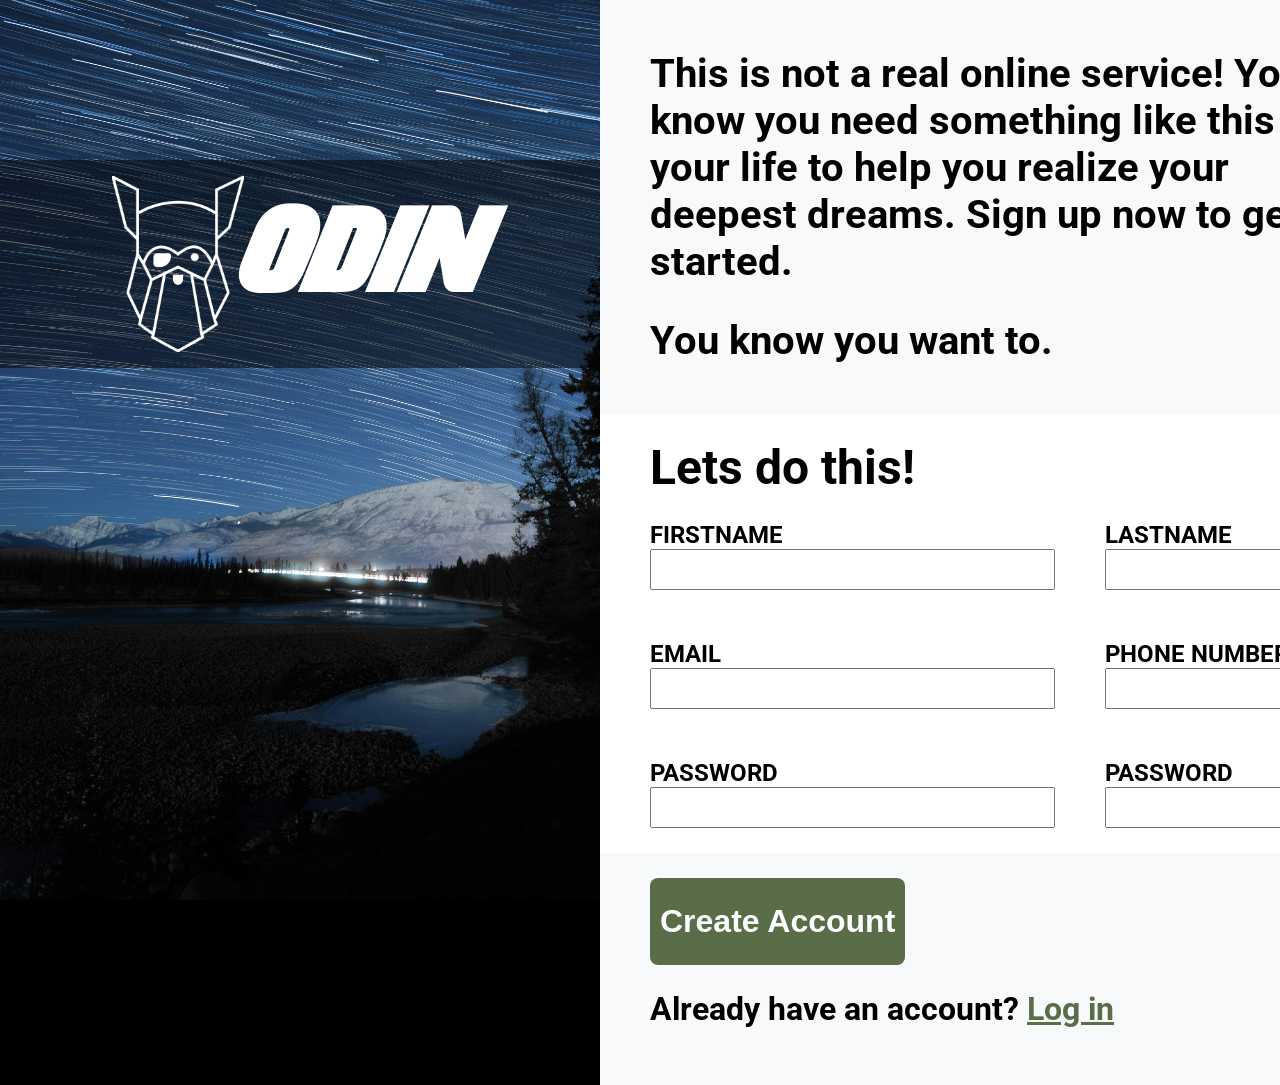
==== index.html @ eb30fa3b "Change page styling to resemble the design file" ====
<!DOCTYPE html>
<html lang="en">
<head>
    <meta charset="UTF-8">
    <meta name="viewport" content="width=device-width, initial-scale=1.0">
    <title>Document</title>
    <link rel="stylesheet" href="./style.css">

    <link rel="preconnect" href="https://fonts.googleapis.com">
    <link rel="preconnect" href="https://fonts.gstatic.com" crossorigin>
    <link href="https://fonts.googleapis.com/css2?family=Roboto:ital,wght@0,100..900;1,100..900&display=swap" rel="stylesheet">

</head>

<body>
    <div class="imgContainer">
        <img class="bg-image" src="./images/sichen-xiang-hNuj3VEpScw-unsplash.jpg">
        
        <div class="odin-banner">
            <img class="odin-logo" src="./images/odin-lined.png">
            <p class="odin-text">ODIN</p>            
        </div>
    </div>
    
    <div class="pageBox">
        <div class="textRow">
            <blockquote>
            <p>This is not a real online service! You know you need something like
            this in your life to help you realize your deepest dreams. Sign up now to 
            get started.</p>
            
            <p>You know you want to.</p>
            </blockquote>
        </div>

        <form>
            <h1> Lets do this!</h1>
            <div class="formRow">
                <p class="inputField">
                <label for="firstName">FIRSTNAME</label>
                <input type="text" id="firstName"name="firstName" required/>
                </p>

                <p class="inputField">
                <label for="lastName">LASTNAME</label>
                <input type="text" id="lastName"name="lastName" required/>
                </p>
            </div>

            <div class="formRow">
                <p class="inputField">
                <label for="email">EMAIL</label>
                <input type="email" id="email" name="email" required/>
                </p>

                <p class="inputField">
                <label for="phone">PHONE NUMBER</label>
                <input type="number" id="phone" name="phone" required/>
                </p>
            </div>

            <div class="formRow">
                <p class="inputField">
                <label for="pass1">PASSWORD</label>
                <input type="password" id="pass1" name="pass1" required/>
                </p>

                <p class="inputField">
                <label for="pass2">PASSWORD</label>
                <input type="password" id="pass2" name="pass2" required/>
                </p>
            </div>
        </form>

        <div class="submitRow">
            <button class="submit"> Create Account </button>
            <p> Already have an account? <a href=""> Log in <a></p>
        </div>
    
    </div>

</body>

</html>
---- style.css ----
@font-face {
    font-family: 'Longhaul';
    src: url('./fonts/Longhaul.woff2') format('woff2');
    font-weight: normal;
    font-style: normal;
    font-display: swap;
}

:root{
    --screen-width: 100vw;
    --img-ratio:calc(2/3);
    --image-width: calc(100vh * var(--img-ratio));

}

*, *::before, *::after {
    box-sizing:border-box;
    margin:0;
    padding:0;
}


body {
    background:black;
    font-family:Roboto;
    font-weight:bold;
    /* font-family:  "Courier New", monospace; */
    color:white;
    max-width:var(--screen-width);
    display:flex;
    min-height:100vh;
 
}

.imgContainer {
    height:100%;
    min-width: var(--image-width);
    position:relative;
}

.bg-image {
    max-height:100vh;
    width:100%;
}

.odin-banner {
    background:hsl(0 0% 0% / 0.5);
    position:absolute;
    top:10rem;
    min-width:100%;
    height:13rem;
    display:flex;
    justify-content:center;
    align-items:center;
    padding:1rem;
}


.odin-logo {
    height:100%;
    width:auto;
}

.odin-text {
    font-family:"Longhaul";
    font-size:7rem;
}

.pageBox {
    /* width:calc(100vw - var(--image-width)); */
    flex:3; 
    display:flex;
    flex-direction:column;
}

.textRow{
    background:#f8f9fb;
    width:100%;
    flex:1;
    display:flex;
    align-items:center;
    
}

blockquote {
    color:rgb(0, 0, 0);
    font-size:2.5rem;
    width:75%;
    margin:50px;
}

blockquote p + p {
    margin-top:2rem;
}

form{
    background:#ffffff;
    color:black;
    position:relative;
    box-shadow: 0 25px 0 hsl(0% 0% 0% / 1);
    width:100%;
    flex:1;
}


h1 {
    font-size:3rem;
    margin:25px 0 0 50px;
}

.formRow {
    display:flex;
}

.inputField {
    display:flex;
    flex-direction:column;
    margin:25px 0 25px 50px;
    font-size:1.5rem;
}

input {
    font-size:2rem;
}

.submitRow {
    font-size:3rem;
    background: #f8f9fb;
    color:black;
    width:100%;
    flex:1;
}

button {
    font-size: 2rem;
    font-weight:900;
    background: #596D48;
    color:white;
    margin:0;
    padding: 25px 10px;
    border-radius: 0.5rem;
    border:none;
}

.submitRow > *{
    margin:25px 0 0 50px;
}

.submitRow p {
    font-size:2rem;
}

.submitRow a {
    color:#596D48;
}
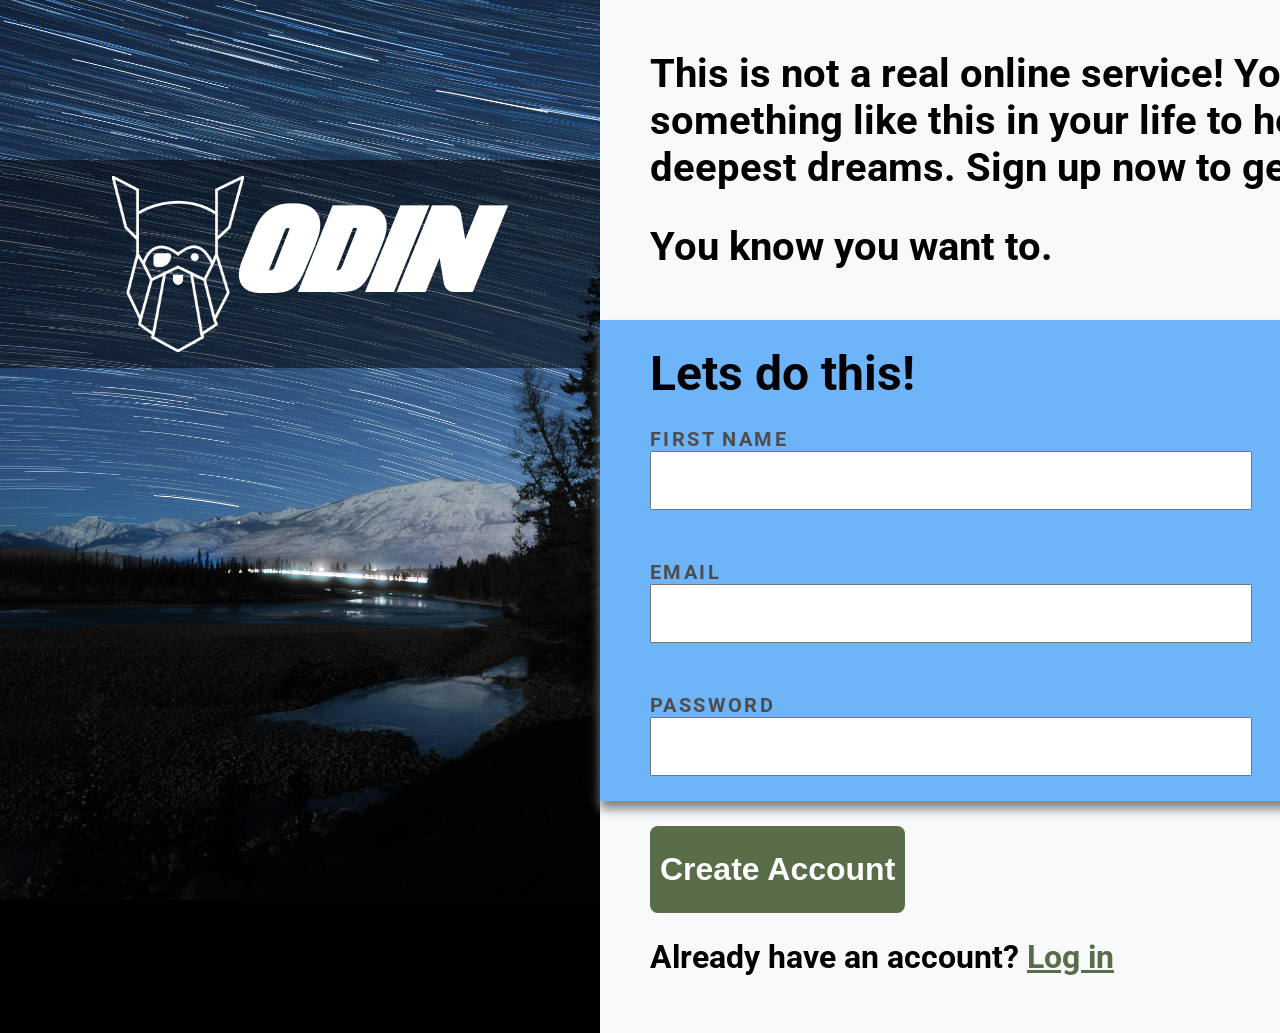
==== commit 75cedda0: "Add letter spacing to label elements of form Add spaces to html form text and confirm password." ====
--- a/index.html
+++ b/index.html
@@ -37,12 +37,12 @@
             <h1> Lets do this!</h1>
             <div class="formRow">
                 <p class="inputField">
-                <label for="firstName">FIRSTNAME</label>
+                <label for="firstName">FIRST NAME</label>
                 <input type="text" id="firstName"name="firstName" required/>
                 </p>
 
                 <p class="inputField">
-                <label for="lastName">LASTNAME</label>
+                <label for="lastName">LAST NAME</label>
                 <input type="text" id="lastName"name="lastName" required/>
                 </p>
             </div>
@@ -66,7 +66,7 @@
                 </p>
 
                 <p class="inputField">
-                <label for="pass2">PASSWORD</label>
+                <label for="pass2">CONFIRM PASSWORD</label>
                 <input type="password" id="pass2" name="pass2" required/>
                 </p>
             </div>
--- a/style.css
+++ b/style.css
@@ -94,10 +94,11 @@
 }
 
 form{
-    background:#ffffff;
+    background:#6eb4f9;
     color:black;
     position:relative;
-    box-shadow: 0 25px 0 hsl(0% 0% 0% / 1);
+    /* border: 3px solid lightgray;  */
+    box-shadow: 0 8px 10px gray;
     width:100%;
     flex:1;
 }
@@ -119,8 +120,15 @@
     font-size:1.5rem;
 }
 
+label {
+    letter-spacing:0.15rem;
+    font-size:1.25rem;
+    font-weight:700;
+    color:#4e4c4c;
+}
+
 input {
-    font-size:2rem;
+    font-size:3rem;
 }
 
 .submitRow {
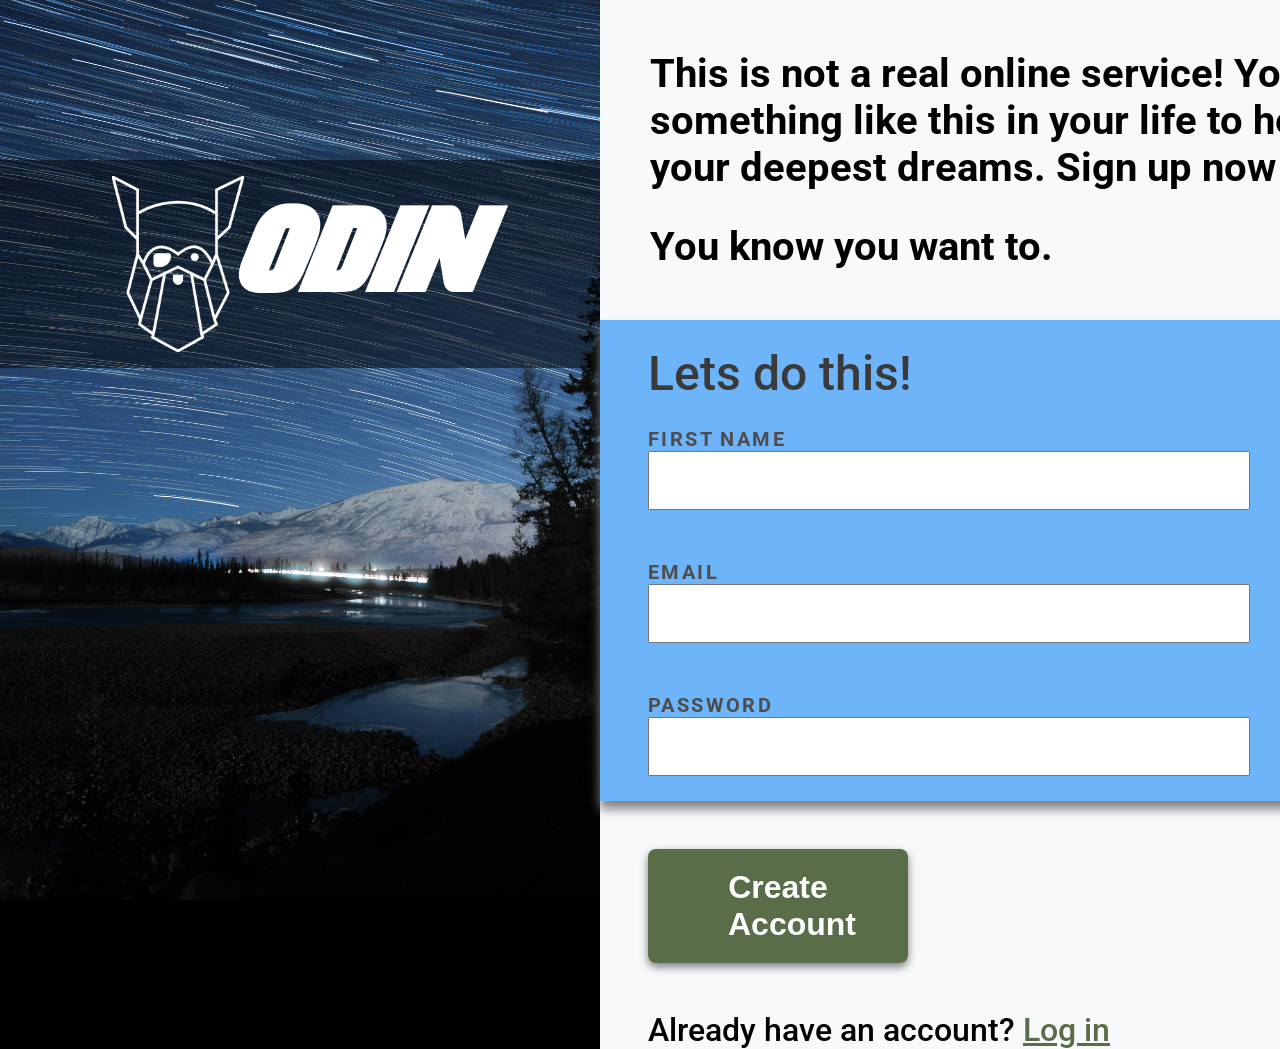
==== commit 669a8fb1: "Change styling of the submit button Switch to rem for margins instead of pixels." ====
--- a/index.html
+++ b/index.html
@@ -73,7 +73,7 @@
         </form>
 
         <div class="submitRow">
-            <button class="submit"> Create Account </button>
+            <button class="submitBtn"> Create Account </button>
             <p> Already have an account? <a href=""> Log in <a></p>
         </div>
     
--- a/style.css
+++ b/style.css
@@ -105,8 +105,10 @@
 
 
 h1 {
+    color:#3b3a3a;
+    font-weight:500;
     font-size:3rem;
-    margin:25px 0 0 50px;
+    margin:25px 0 0 3rem;
 }
 
 .formRow {
@@ -116,7 +118,7 @@
 .inputField {
     display:flex;
     flex-direction:column;
-    margin:25px 0 25px 50px;
+    margin:25px 0 25px 3rem;
     font-size:1.5rem;
 }
 
@@ -139,23 +141,23 @@
     flex:1;
 }
 
-button {
+.submitRow .submitBtn {
     font-size: 2rem;
-    font-weight:900;
+    font-weight:700;
     background: #596D48;
     color:white;
-    margin:0;
-    padding: 25px 10px;
+    margin: 3rem 0 0 3rem;
+    padding: 1.25rem 5rem;
+    border:none;
     border-radius: 0.5rem;
-    border:none;
-}
-
-.submitRow > *{
-    margin:25px 0 0 50px;
+    box-shadow: 0 4px 8px rgba(0, 0, 0, 0.5);
+    width:20%;
 }
 
 .submitRow p {
+    font-weight:500;
     font-size:2rem;
+    margin: 3rem 0 0 3rem;
 }
 
 .submitRow a {
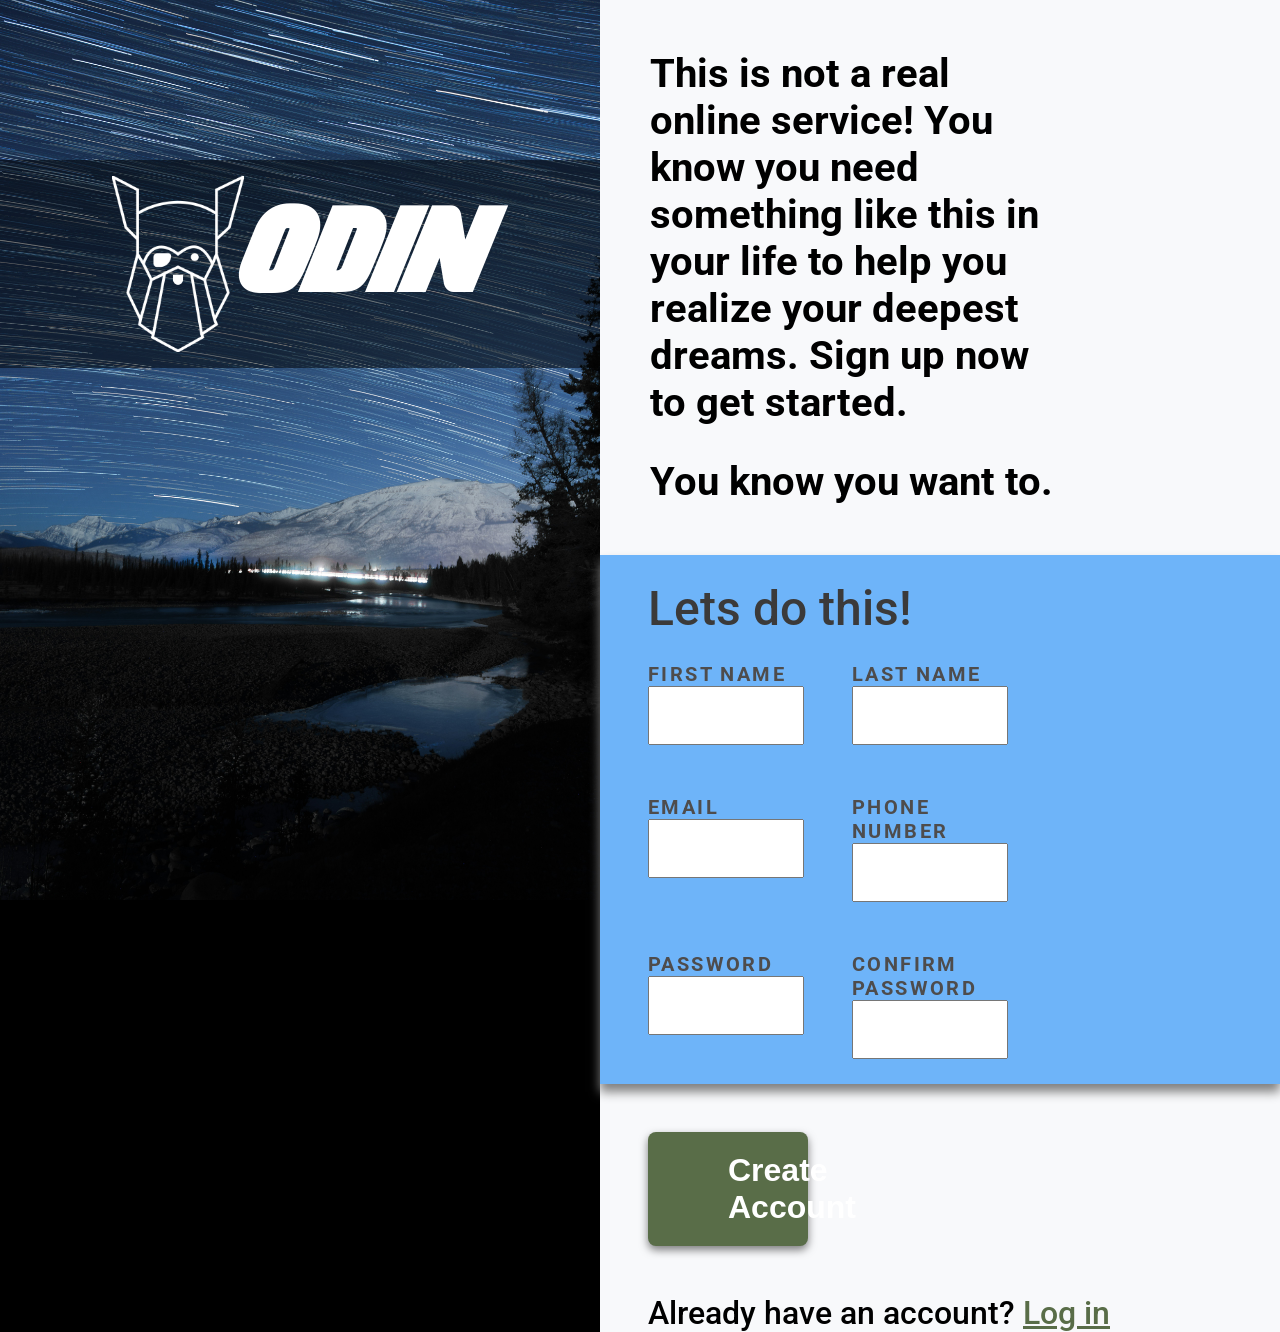
==== commit 7546c60c: "Adjust width properties of .pageBox children" ====
--- a/index.html
+++ b/index.html
@@ -74,7 +74,7 @@
 
         <div class="submitRow">
             <button class="submitBtn"> Create Account </button>
-            <p> Already have an account? <a href=""> Log in <a></p>
+            <p> Already have an account? <a href=""> Log in </a></p>
         </div>
     
     </div>
--- a/style.css
+++ b/style.css
@@ -85,8 +85,12 @@
 blockquote {
     color:rgb(0, 0, 0);
     font-size:2.5rem;
-    width:75%;
+    width:60%;
     margin:50px;
+}
+
+blockquote p {
+    text-wrap:balanced;
 }
 
 blockquote p + p {
@@ -105,6 +109,7 @@
 
 
 h1 {
+    width:60%;
     color:#3b3a3a;
     font-weight:500;
     font-size:3rem;
@@ -112,10 +117,13 @@
 }
 
 .formRow {
+    width:60%;
     display:flex;
 }
 
 .inputField {
+    flex:1;
+    min-width:0;
     display:flex;
     flex-direction:column;
     margin:25px 0 25px 3rem;
@@ -130,6 +138,7 @@
 }
 
 input {
+    width:100%;
     font-size:3rem;
 }
 
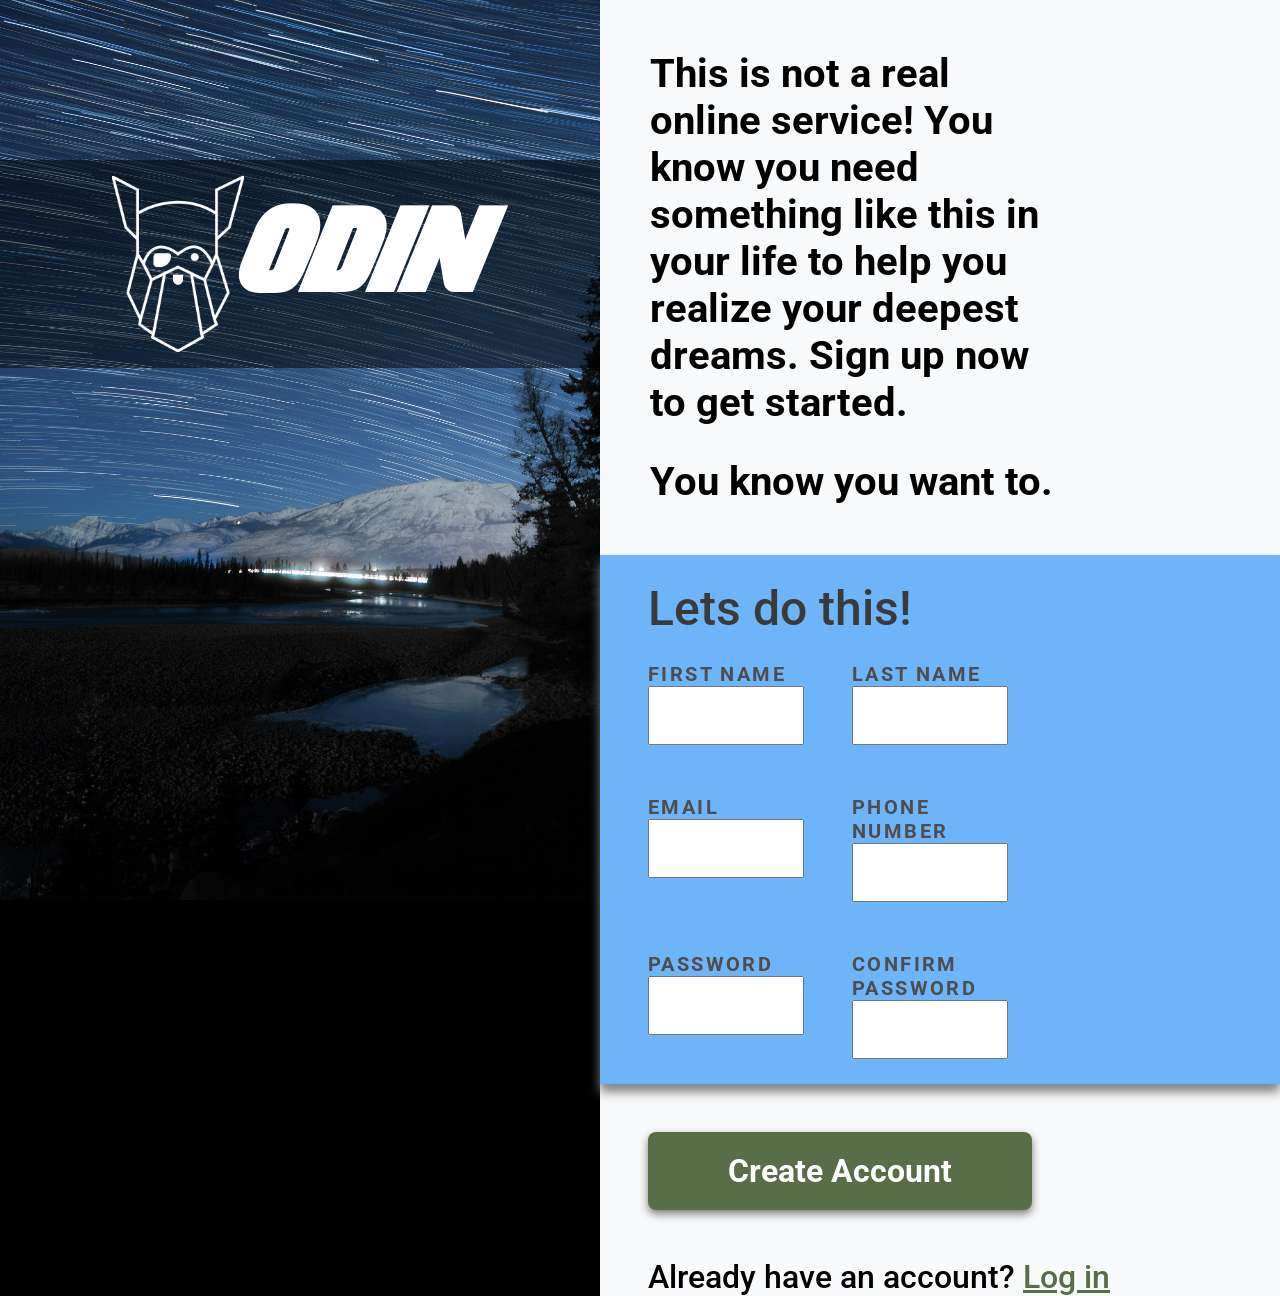
==== commit 47553e01: "Connect submit button to signup form Add an id to the form and use the button's form attribute so it" ====
--- a/index.html
+++ b/index.html
@@ -33,7 +33,7 @@
             </blockquote>
         </div>
 
-        <form>
+        <form id="signupForm">
             <h1> Lets do this!</h1>
             <div class="formRow">
                 <p class="inputField">
@@ -73,7 +73,9 @@
         </form>
 
         <div class="submitRow">
-            <button class="submitBtn"> Create Account </button>
+            <button type="submit" form="signupForm" class="submitBtn"> 
+            Create Account
+            </button>
             <p> Already have an account? <a href=""> Log in </a></p>
         </div>
     
--- a/style.css
+++ b/style.css
@@ -151,6 +151,8 @@
 }
 
 .submitRow .submitBtn {
+    width:auto;
+    font-family:inherit;
     font-size: 2rem;
     font-weight:700;
     background: #596D48;
@@ -160,7 +162,6 @@
     border:none;
     border-radius: 0.5rem;
     box-shadow: 0 4px 8px rgba(0, 0, 0, 0.5);
-    width:20%;
 }
 
 .submitRow p {
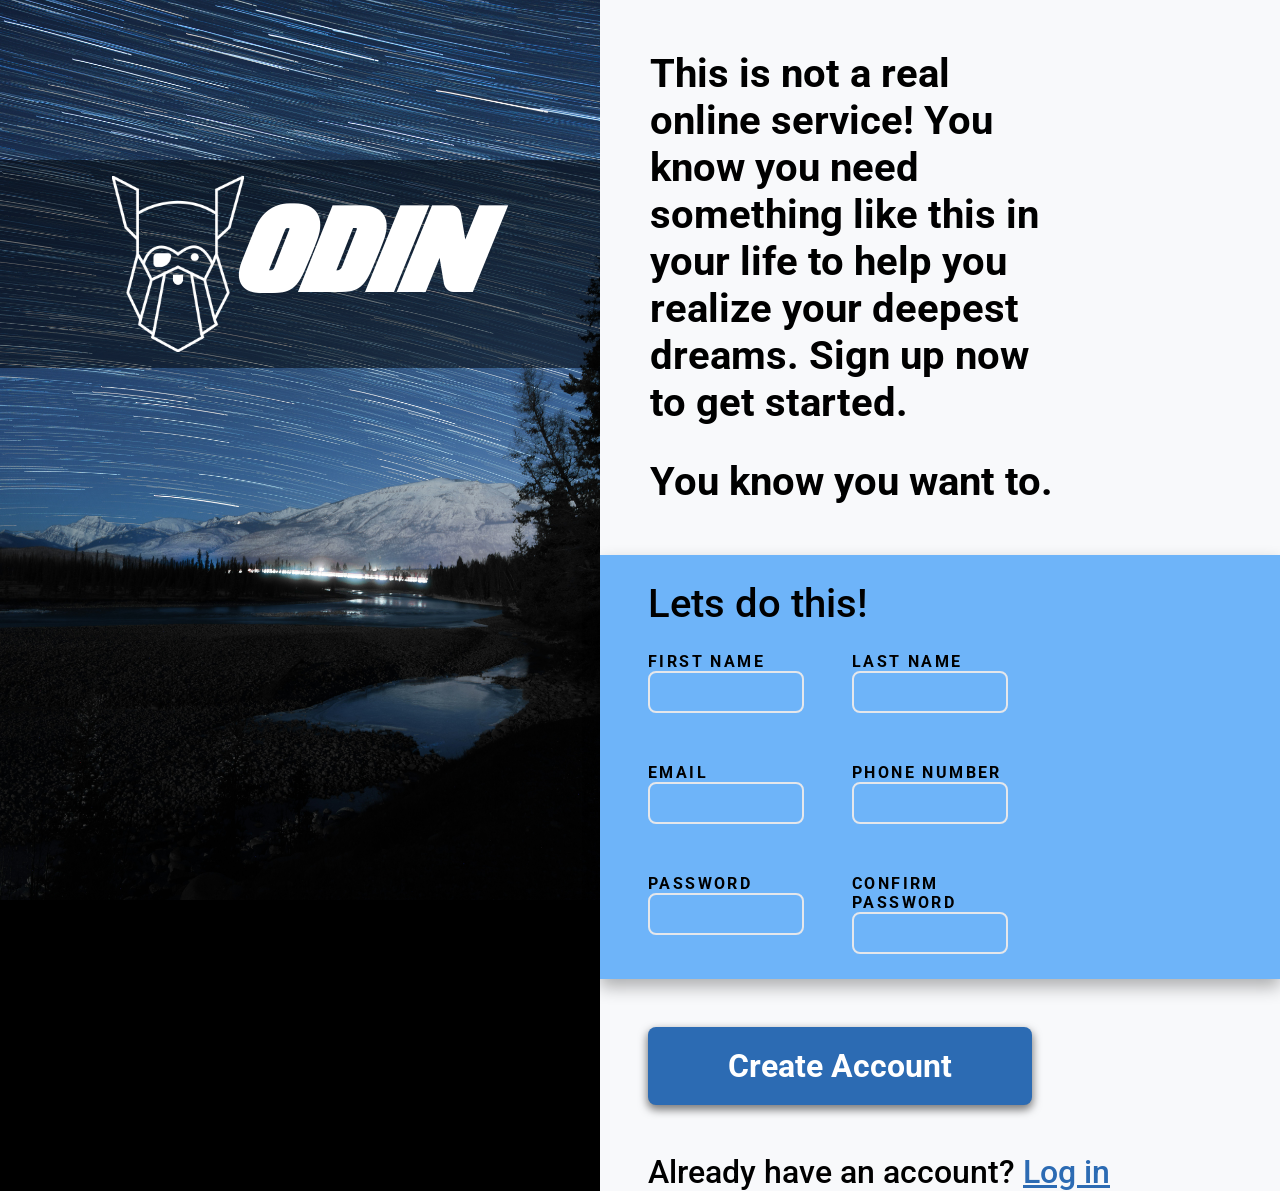
==== commit 332ea5f2: "Add styling to input area to improve design. Use box-shadow to add a floating affect to important el" ====
--- a/index.html
+++ b/index.html
@@ -33,7 +33,7 @@
             </blockquote>
         </div>
 
-        <form id="signupForm">
+        <form id="signupForm" action="https://httpbin.org/post" method="post">
             <h1> Lets do this!</h1>
             <div class="formRow">
                 <p class="inputField">
@@ -55,7 +55,7 @@
 
                 <p class="inputField">
                 <label for="phone">PHONE NUMBER</label>
-                <input type="number" id="phone" name="phone" required/>
+                <input type="tel" id="phone" name="phone" required/>
                 </p>
             </div>
 
--- a/style.css
+++ b/style.css
@@ -10,6 +10,7 @@
     --screen-width: 100vw;
     --img-ratio:calc(2/3);
     --image-width: calc(100vh * var(--img-ratio));
+    --form-background:#6eb4f9;
 
 }
 
@@ -24,7 +25,6 @@
     background:black;
     font-family:Roboto;
     font-weight:bold;
-    /* font-family:  "Courier New", monospace; */
     color:white;
     max-width:var(--screen-width);
     display:flex;
@@ -67,8 +67,6 @@
 }
 
 .pageBox {
-    /* width:calc(100vw - var(--image-width)); */
-    flex:3; 
     display:flex;
     flex-direction:column;
 }
@@ -98,11 +96,11 @@
 }
 
 form{
-    background:#6eb4f9;
+    font-family:inherit;
+    background:var(--form-background);
     color:black;
     position:relative;
-    /* border: 3px solid lightgray;  */
-    box-shadow: 0 8px 10px gray;
+    box-shadow: 0 8px 16px rgba(0, 0, 0, 0.3);
     width:100%;
     flex:1;
 }
@@ -110,9 +108,9 @@
 
 h1 {
     width:60%;
-    color:#3b3a3a;
+    color:black;
     font-weight:500;
-    font-size:3rem;
+    font-size:2.5rem;
     margin:25px 0 0 3rem;
 }
 
@@ -127,19 +125,34 @@
     display:flex;
     flex-direction:column;
     margin:25px 0 25px 3rem;
-    font-size:1.5rem;
 }
 
 label {
     letter-spacing:0.15rem;
-    font-size:1.25rem;
+    font-size:1rem;
     font-weight:700;
-    color:#4e4c4c;
+    color:black;
+
 }
 
 input {
+    font-family:inherit;
     width:100%;
-    font-size:3rem;
+    font-size:2rem;
+    background:var(--form-background);
+    color:#1f2937;
+    border:2px solid #e5e7eb;
+    border-radius:8px;
+    outline:none;
+}
+
+input:focus {
+    border-color: #3b64e0;
+    box-shadow: 0 4px 10px rgba(0, 0, 0, 0.5);
+}
+
+input:user-invalid {
+    border-color: #c0392b;
 }
 
 .submitRow {
@@ -155,13 +168,13 @@
     font-family:inherit;
     font-size: 2rem;
     font-weight:700;
-    background: #596D48;
+    background: #2c6bb3;
     color:white;
     margin: 3rem 0 0 3rem;
     padding: 1.25rem 5rem;
     border:none;
     border-radius: 0.5rem;
-    box-shadow: 0 4px 8px rgba(0, 0, 0, 0.5);
+    box-shadow: 0 4px 8px 1px rgba(0, 0, 0, 0.5);
 }
 
 .submitRow p {
@@ -171,5 +184,5 @@
 }
 
 .submitRow a {
-    color:#596D48;
+    color:#2c6bb3;
 }
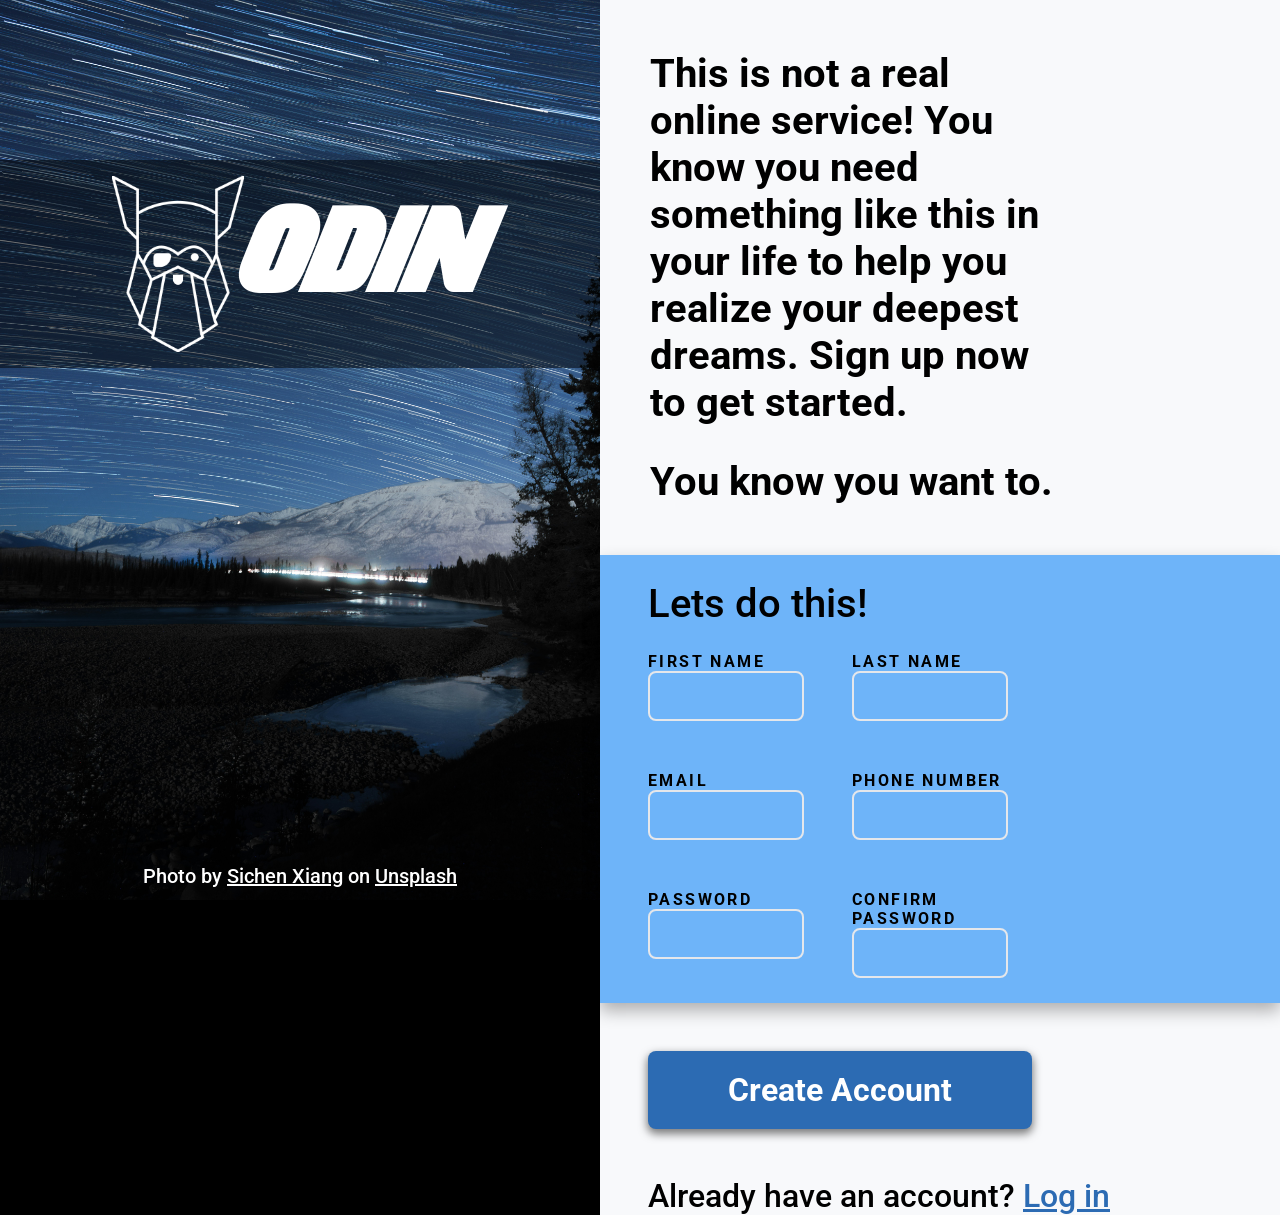
==== commit a769c1af: "Add photo credit over background image." ====
--- a/index.html
+++ b/index.html
@@ -20,6 +20,14 @@
             <img class="odin-logo" src="./images/odin-lined.png">
             <p class="odin-text">ODIN</p>            
         </div>
+
+        <small class="img-credit">
+            Photo by
+            <a href="https://unsplash.com/@imseason?utm_source=unsplash&utm_medium=referral&utm_content=creditCopyText">
+            Sichen Xiang</a> on 
+            <a href="https://unsplash.com/photos/star-trails-over-snowy-mountain-range-hNuj3VEpScw?utm_source=unsplash&utm_medium=referral&utm_content=creditCopyText">
+            Unsplash</a>
+        </small>
     </div>
     
     <div class="pageBox">
@@ -55,19 +63,24 @@
 
                 <p class="inputField">
                 <label for="phone">PHONE NUMBER</label>
-                <input type="tel" id="phone" name="phone" required/>
+                <input type="tel" id="phone" name="phone"
+                pattern="^((((\+44\s?([0-6]|[8-9])\d{3}|\(?0([0-6]|[8-9])\d{3}\)?)\s?\d{3}\s?(\d{2}|\d{3}))|((\+44\s?([0-6]|[8-9])\d{3}|\(?0([0-6]|[8-9])\d{3}\)?)\s?\d{3}\s?(\d{4}|\d{3}))|((\+44\s?([0-6]|[8-9])\d{1}|\(?0([0-6]|[8-9])\d{1}\)?)\s?\d{4}\s?(\d{4}|\d{3}))|((\+44\s?\d{4}|\(?0\d{4}\)?)\s?\d{3}\s?\d{3})|((\+44\s?\d{3}|\(?0\d{3}\)?)\s?\d{3}\s?\d{4})|((\+44\s?\d{2}|\(?0\d{2}\)?)\s?\d{4}\s?\d{4})))(?:[\s\-]?(?:x|ext\.?|#)\d{3,4})?$"
+                title="Enter a valid UK phone number"
+                required />
                 </p>
             </div>
 
             <div class="formRow">
                 <p class="inputField">
                 <label for="pass1">PASSWORD</label>
-                <input type="password" id="pass1" name="pass1" required/>
+                <input type="password" id="pass1" name="pass1" minlength="3"
+                 maxlength="20" required/>
                 </p>
 
                 <p class="inputField">
                 <label for="pass2">CONFIRM PASSWORD</label>
-                <input type="password" id="pass2" name="pass2" required/>
+                <input type="password" id="pass2" name="pass2" minlength="3"
+                maxlength="20" required/>
                 </p>
             </div>
         </form>
--- a/style.css
+++ b/style.css
@@ -11,7 +11,7 @@
     --img-ratio:calc(2/3);
     --image-width: calc(100vh * var(--img-ratio));
     --form-background:#6eb4f9;
-
+    --link-background:#2c6bb3;
 }
 
 *, *::before, *::after {
@@ -29,7 +29,6 @@
     max-width:var(--screen-width);
     display:flex;
     min-height:100vh;
- 
 }
 
 .imgContainer {
@@ -66,6 +65,23 @@
     font-size:7rem;
 }
 
+.img-credit{
+    position: absolute;
+    bottom: 1rem;
+    left: 0;
+    right: 0;
+    text-align: center;
+    font-size:1.25rem;
+    font-weight:500;
+    color:white;
+}
+
+.img-credit a{
+    color:white;
+}
+
+
+
 .pageBox {
     display:flex;
     flex-direction:column;
@@ -77,7 +93,6 @@
     flex:1;
     display:flex;
     align-items:center;
-    
 }
 
 blockquote {
@@ -105,7 +120,6 @@
     flex:1;
 }
 
-
 h1 {
     width:60%;
     color:black;
@@ -132,13 +146,13 @@
     font-size:1rem;
     font-weight:700;
     color:black;
-
 }
 
 input {
     font-family:inherit;
     width:100%;
     font-size:2rem;
+    padding:0.25rem;
     background:var(--form-background);
     color:#1f2937;
     border:2px solid #e5e7eb;
@@ -151,6 +165,10 @@
     box-shadow: 0 4px 10px rgba(0, 0, 0, 0.5);
 }
 
+input:user-valid {
+    border-color:rgb(0, 255, 0);
+}
+
 input:user-invalid {
     border-color: #c0392b;
 }
@@ -168,7 +186,7 @@
     font-family:inherit;
     font-size: 2rem;
     font-weight:700;
-    background: #2c6bb3;
+    background: var(--link-background);
     color:white;
     margin: 3rem 0 0 3rem;
     padding: 1.25rem 5rem;
@@ -184,5 +202,5 @@
 }
 
 .submitRow a {
-    color:#2c6bb3;
+    color:var(--link-background);
 }
